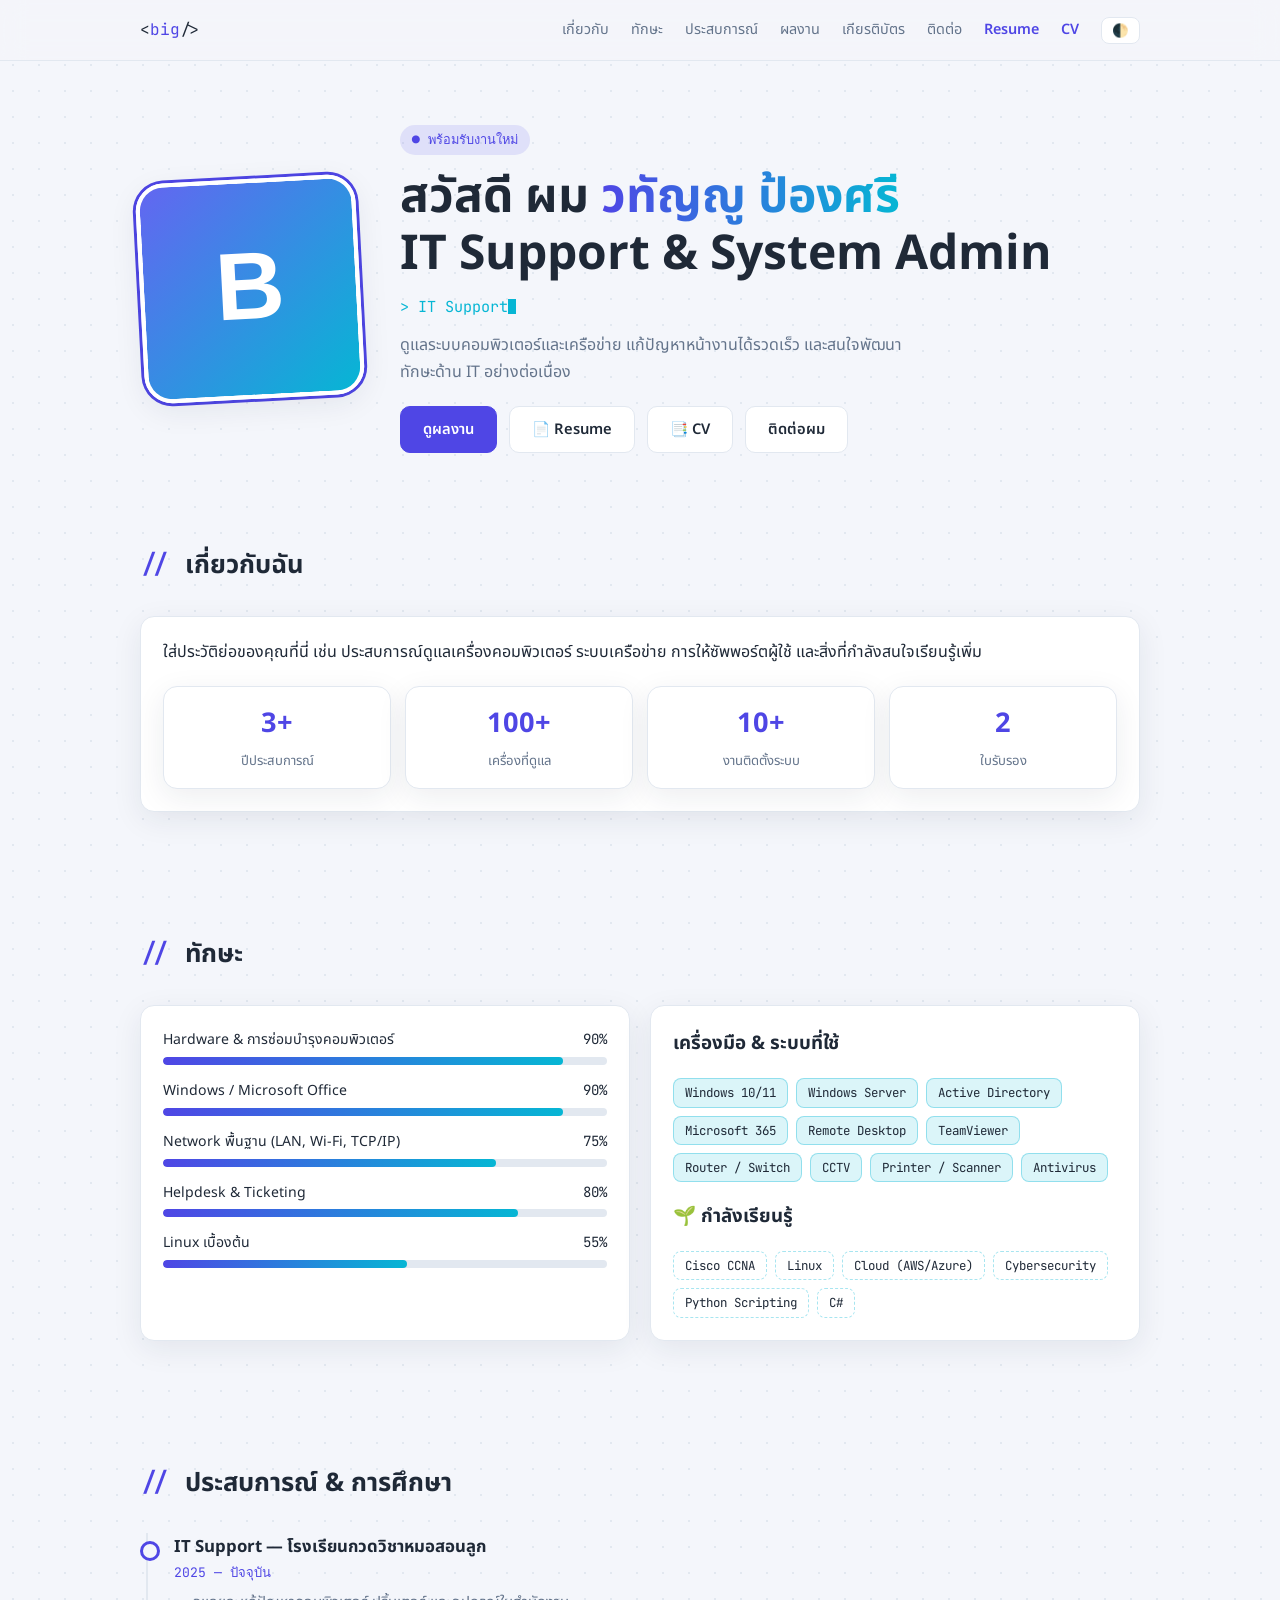
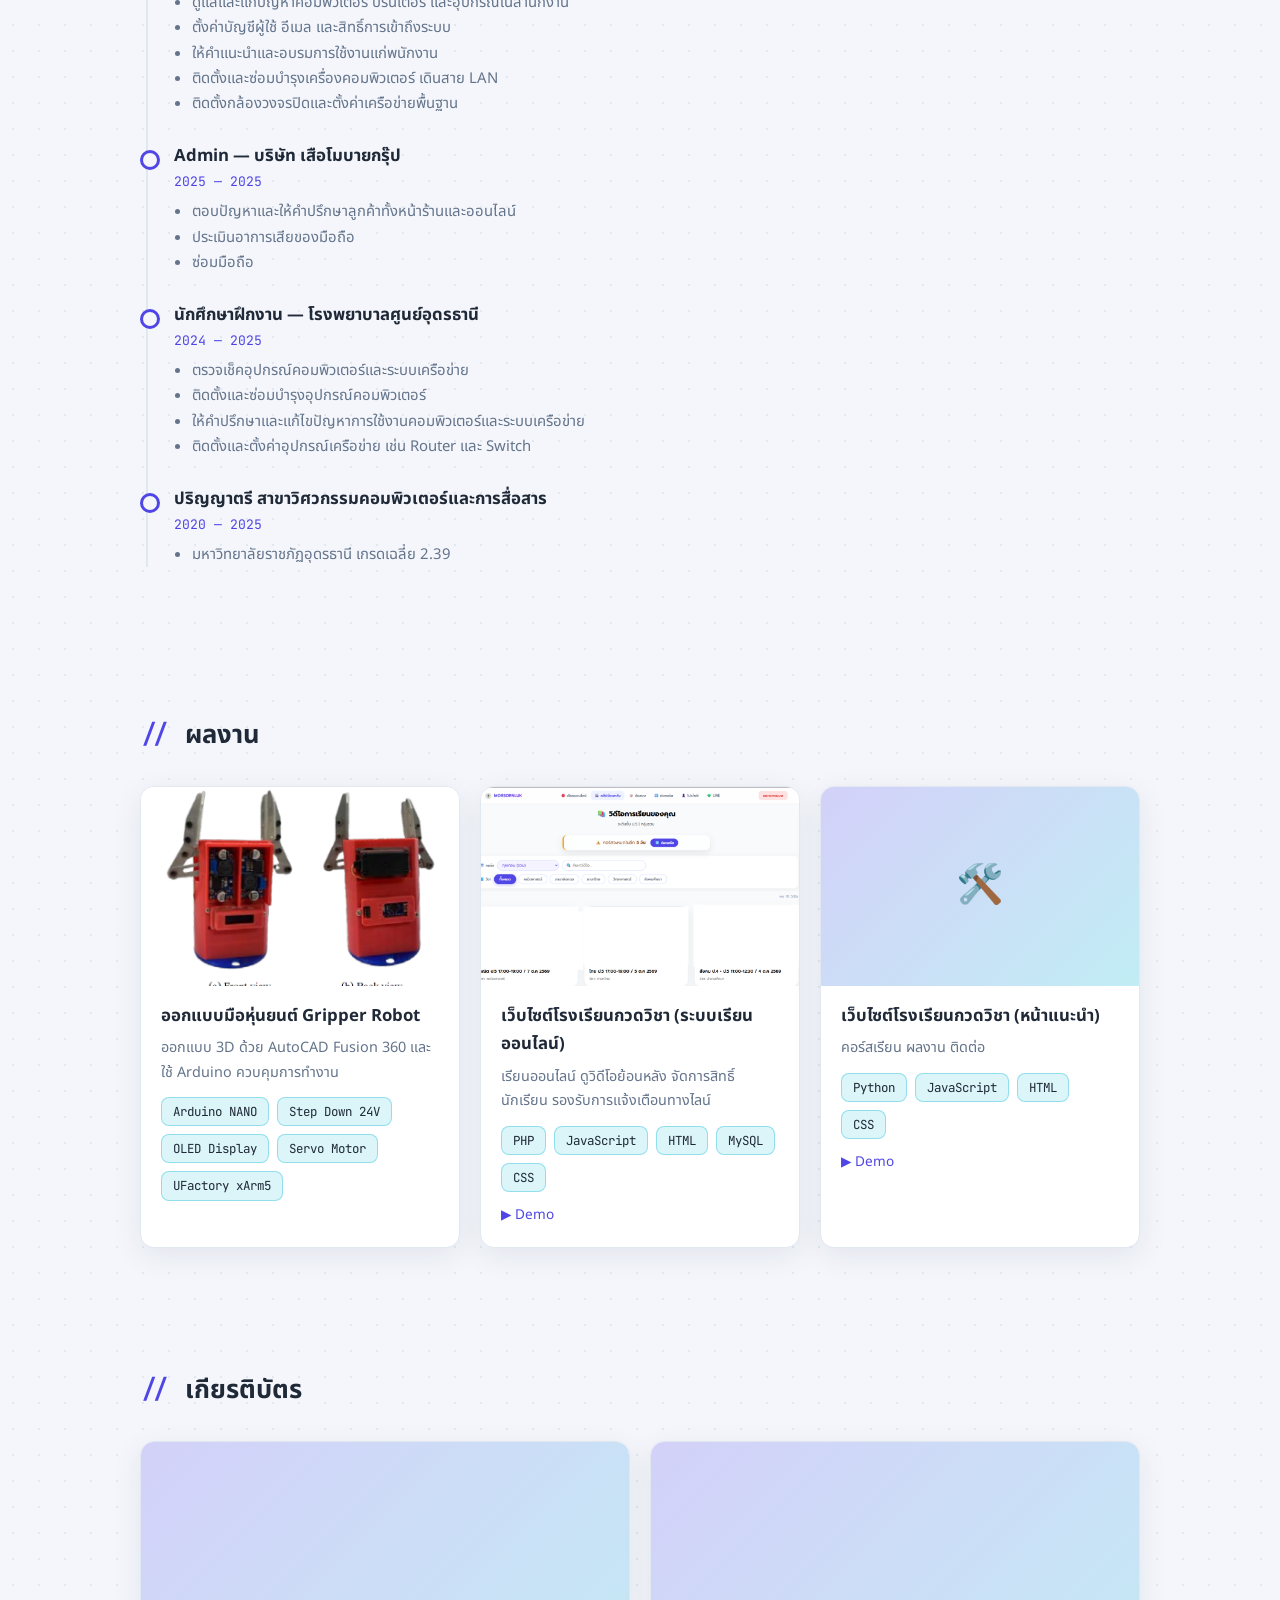
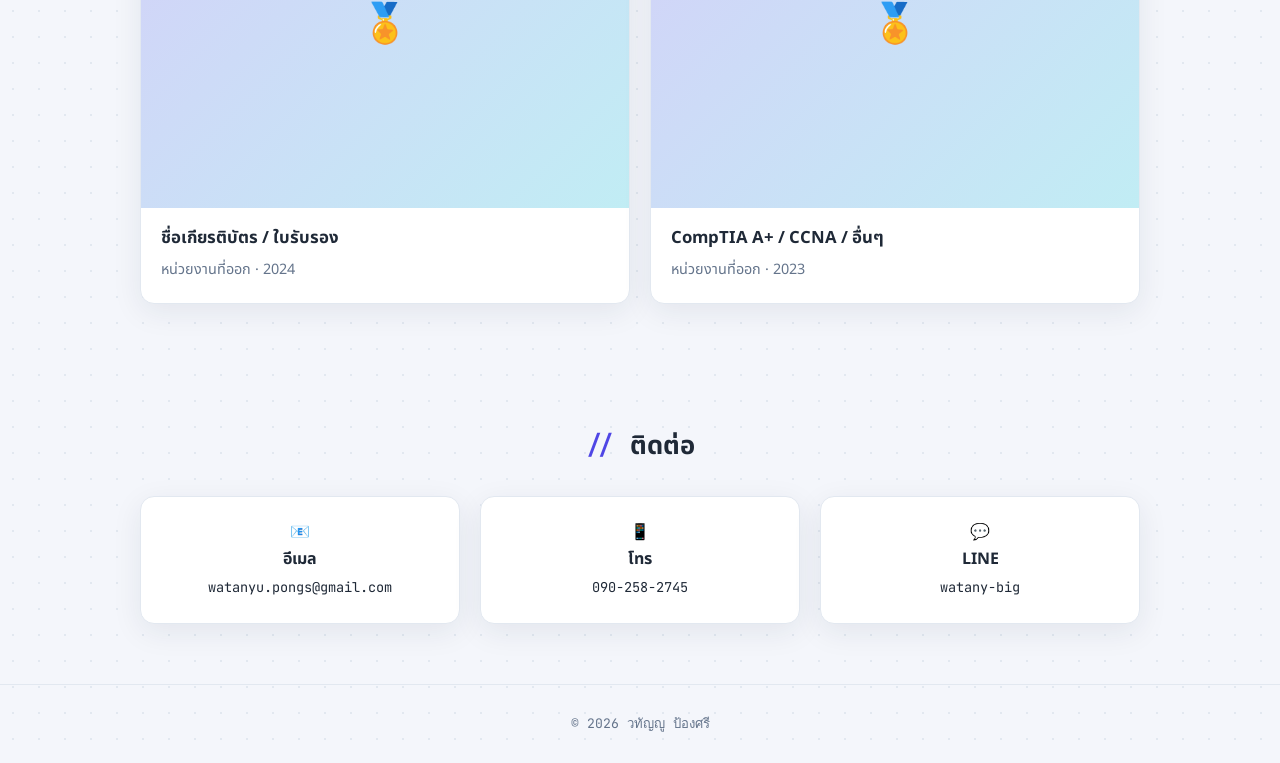
==== index.html @ f551d609 "Add files via upload" ====
<!DOCTYPE html>
<html lang="th">
<head>
<meta charset="UTF-8">
<meta name="viewport" content="width=device-width, initial-scale=1, viewport-fit=cover">
<title>Resume / CV</title>
<link href="https://fonts.googleapis.com/css2?family=JetBrains+Mono:wght@400;600&family=Noto+Sans+Thai:wght@300;400;600;700&display=swap" rel="stylesheet">
<link rel="stylesheet" href="style.css">
</head>
<body>

<nav><div class="wrap">
  <a class="mono" href="#top" id="logo"></a>
  <div class="links"><a href="#about">เกี่ยวกับ</a><a href="#skills">ทักษะ</a><a href="#exp">ประสบการณ์</a><a href="#projects">ผลงาน</a><a href="#certs" id="navCert">เกียรติบัตร</a><a href="#contact">ติดต่อ</a><a href="resume.html" style="color:var(--accent);font-weight:600">Resume</a><a href="cv.html" style="color:var(--accent);font-weight:600">CV</a><button id="theme" aria-label="theme">🌓</button></div>
</div></nav>

<header class="hero" id="top"><div class="wrap">
  <img class="avatar" id="avatar" alt="รูปโปรไฟล์">
  <div>
    <span class="tag mono" id="status"></span>
    <h1 id="title"></h1>
    <div class="typing mono"><span id="typed"></span><span class="cursor"></span></div>
    <p id="intro"></p>
    <div class="btns"><a class="btn primary" href="#projects">ดูผลงาน</a><a class="btn" href="resume.html">📄 Resume</a><a class="btn" href="cv.html">📑 CV</a><a class="btn" href="#contact">ติดต่อผม</a></div>
  </div>
</div></header>

<section id="about"><div class="wrap reveal"><h2>เกี่ยวกับฉัน</h2><div class="card"><p id="about-text" style="margin-top:0"></p><div class="stats" id="stats"></div></div></div></section>
<section id="skills"><div class="wrap reveal"><h2>ทักษะ</h2><div class="grid"><div class="card" id="bars"></div><div class="card" id="chips"></div></div></div></section>
<section id="exp"><div class="wrap reveal"><h2>ประสบการณ์ & การศึกษา</h2><div class="timeline" id="timeline"></div></div></section>
<section id="projects"><div class="wrap reveal"><h2>ผลงาน</h2><div class="grid" id="proj"></div></div></section>
<section id="certs"><div class="wrap reveal"><h2>เกียรติบัตร</h2><div class="grid" id="certGrid"></div></div></section>
<section id="contact"><div class="wrap contact reveal"><h2>ติดต่อ</h2><div class="grid" id="contactGrid"></div></div></section>
<footer class="mono" id="foot"></footer>
<div id="lb"><img alt=""></div>

<script src="data.js"></script>
<script src="script.js"></script>
</body>
</html>
---- style.css ----
:root{--bg:#f4f6fb;--surface:#fff;--text:#1f2937;--muted:#64748b;--line:#e2e8f0;--accent:#4f46e5;--accent2:#06b6d4;--code:#1e293b;--code-text:#e2e8f0;--shadow:0 8px 30px rgba(30,41,59,.08)}
@media (prefers-color-scheme:dark){:root:not([data-theme="light"]){--bg:#1e2433;--surface:#273044;--text:#e5e9f2;--muted:#94a3b8;--line:#37425a;--accent:#818cf8;--accent2:#22d3ee;--code:#161b29;--shadow:0 8px 30px rgba(0,0,0,.25)}}
:root[data-theme="dark"]{--bg:#1e2433;--surface:#273044;--text:#e5e9f2;--muted:#94a3b8;--line:#37425a;--accent:#818cf8;--accent2:#22d3ee;--code:#161b29;--shadow:0 8px 30px rgba(0,0,0,.25)}
*{box-sizing:border-box}
html{scroll-behavior:smooth;scroll-padding-top:80px}
body{margin:0;background:var(--bg);color:var(--text);font-family:"Noto Sans Thai",system-ui,sans-serif;line-height:1.7;background-image:radial-gradient(var(--line) 1px,transparent 1px);background-size:26px 26px}
.mono{font-family:"JetBrains Mono",ui-monospace,monospace}
a{color:inherit;text-decoration:none}
.wrap{max-width:1040px;margin:0 auto;padding:0 20px}
section{padding:60px 0}
h2{font-size:1.6rem;margin:0 0 28px}
h2::before{content:"// ";color:var(--accent);font-family:"JetBrains Mono",monospace;font-weight:600}
nav{position:sticky;top:0;z-index:10;backdrop-filter:blur(12px);background:color-mix(in srgb,var(--bg) 80%,transparent);border-bottom:1px solid var(--line)}
nav .wrap{display:flex;align-items:center;justify-content:space-between;height:60px}
.links{display:flex;gap:22px;align-items:center;font-size:.9rem;color:var(--muted)}
.links a:hover{color:var(--accent)}
#theme{border:1px solid var(--line);background:var(--surface);color:var(--text);border-radius:8px;padding:5px 10px;cursor:pointer}
.hero{padding:64px 0 30px}
.hero .wrap{display:grid;grid-template-columns:auto 1fr;gap:40px;align-items:center}
.avatar{width:220px;height:220px;border-radius:28px;object-fit:cover;border:4px solid var(--surface);box-shadow:var(--shadow),0 0 0 3px var(--accent);transform:rotate(-3deg)}
.tag{display:inline-block;font-size:.8rem;padding:4px 12px;border-radius:99px;background:color-mix(in srgb,var(--accent) 12%,transparent);color:var(--accent);margin-bottom:14px}
.hero h1{font-size:clamp(2rem,5vw,3rem);line-height:1.2;margin:0 0 10px}
.grad{background:linear-gradient(90deg,var(--accent),var(--accent2));-webkit-background-clip:text;background-clip:text;color:transparent}
.hero p{color:var(--muted);max-width:520px;margin:0 0 20px}
.typing{font-size:.95rem;color:var(--accent2);min-height:1.6em;margin-bottom:12px}
.cursor{display:inline-block;width:8px;height:1em;background:var(--accent2);vertical-align:-2px;animation:blink 1s steps(2) infinite}
@keyframes blink{50%{opacity:0}}
.btns{display:flex;gap:12px;flex-wrap:wrap}
.btn{padding:10px 22px;border-radius:10px;font-weight:600;font-size:.92rem;border:1px solid var(--line);background:var(--surface);transition:.2s}
.btn.primary{background:var(--accent);color:#fff;border-color:var(--accent)}
.btn:hover{transform:translateY(-2px);box-shadow:var(--shadow)}
.card{background:var(--surface);border:1px solid var(--line);border-radius:14px;padding:22px;box-shadow:var(--shadow);transition:.25s}
.grid{display:grid;grid-template-columns:repeat(auto-fit,minmax(280px,1fr));gap:20px}
.stats{display:grid;grid-template-columns:repeat(auto-fit,minmax(120px,1fr));gap:14px;margin-top:20px}
.stat{text-align:center;padding:14px}.stat b{display:block;font-size:1.7rem;color:var(--accent)}.stat span{font-size:.82rem;color:var(--muted)}
.skill{margin-bottom:14px}.skill div{display:flex;justify-content:space-between;font-size:.88rem;margin-bottom:5px}
.bar-bg{height:8px;background:var(--line);border-radius:9px;overflow:hidden}
.bar-fill{height:100%;width:0;border-radius:9px;background:linear-gradient(90deg,var(--accent),var(--accent2));transition:width 1.2s ease}
.chips{display:flex;flex-wrap:wrap;gap:8px}
.chip{font-size:.78rem;padding:3px 11px;border-radius:8px;background:color-mix(in srgb,var(--accent2) 14%,transparent);border:1px solid color-mix(in srgb,var(--accent2) 35%,transparent)}
.timeline{border-left:2px solid var(--line);margin-left:6px;padding-left:26px}
.item{position:relative;margin-bottom:26px}
.item::before{content:"";position:absolute;left:-34px;top:8px;width:14px;height:14px;border-radius:50%;background:var(--bg);border:3px solid var(--accent)}
.item h3{margin:0;font-size:1.05rem}.item .meta{font-size:.82rem;color:var(--accent);margin-bottom:6px}
.item ul{margin:6px 0 0;padding-left:18px;color:var(--muted);font-size:.93rem}
/* image cards */
.pcard{padding:0;overflow:hidden;cursor:pointer}
.pcard:hover{transform:translateY(-4px);border-color:var(--accent)}
.thumb{aspect-ratio:16/10;width:100%;object-fit:cover;display:block;background:linear-gradient(135deg,color-mix(in srgb,var(--accent) 25%,var(--surface)),color-mix(in srgb,var(--accent2) 25%,var(--surface)))}
.ph{aspect-ratio:16/10;display:grid;place-items:center;font-size:2.4rem;background:linear-gradient(135deg,color-mix(in srgb,var(--accent) 25%,var(--surface)),color-mix(in srgb,var(--accent2) 25%,var(--surface)))}
.pbody{padding:16px 20px 20px}.pbody h3{margin:0 0 6px;font-size:1.05rem}.pbody p{margin:0 0 12px;color:var(--muted);font-size:.9rem}
.links2{display:flex;gap:14px;margin-top:12px;font-size:.85rem;color:var(--accent)}
.cert .thumb,.cert .ph{aspect-ratio:4/3;object-fit:contain;background-color:#fff}
.contact{text-align:center}
footer{text-align:center;padding:28px;color:var(--muted);font-size:.82rem;border-top:1px solid var(--line)}
/* lightbox */
#lb{position:fixed;inset:0;background:rgba(15,23,42,.85);display:none;place-items:center;z-index:50;padding:20px}
#lb.open{display:grid}#lb img{max-width:100%;max-height:90vh;border-radius:10px}
.reveal{opacity:0;transform:translateY(20px);transition:.7s}.reveal.show{opacity:1;transform:none}
@media(max-width:760px){.hero .wrap{grid-template-columns:1fr;text-align:center}.avatar{margin:0 auto;width:170px;height:170px}.hero p{margin-inline:auto}.btns{justify-content:center}.links a{display:none}}
@media print{nav,.btns,#theme{display:none}.reveal{opacity:1;transform:none}body{background:#fff}}
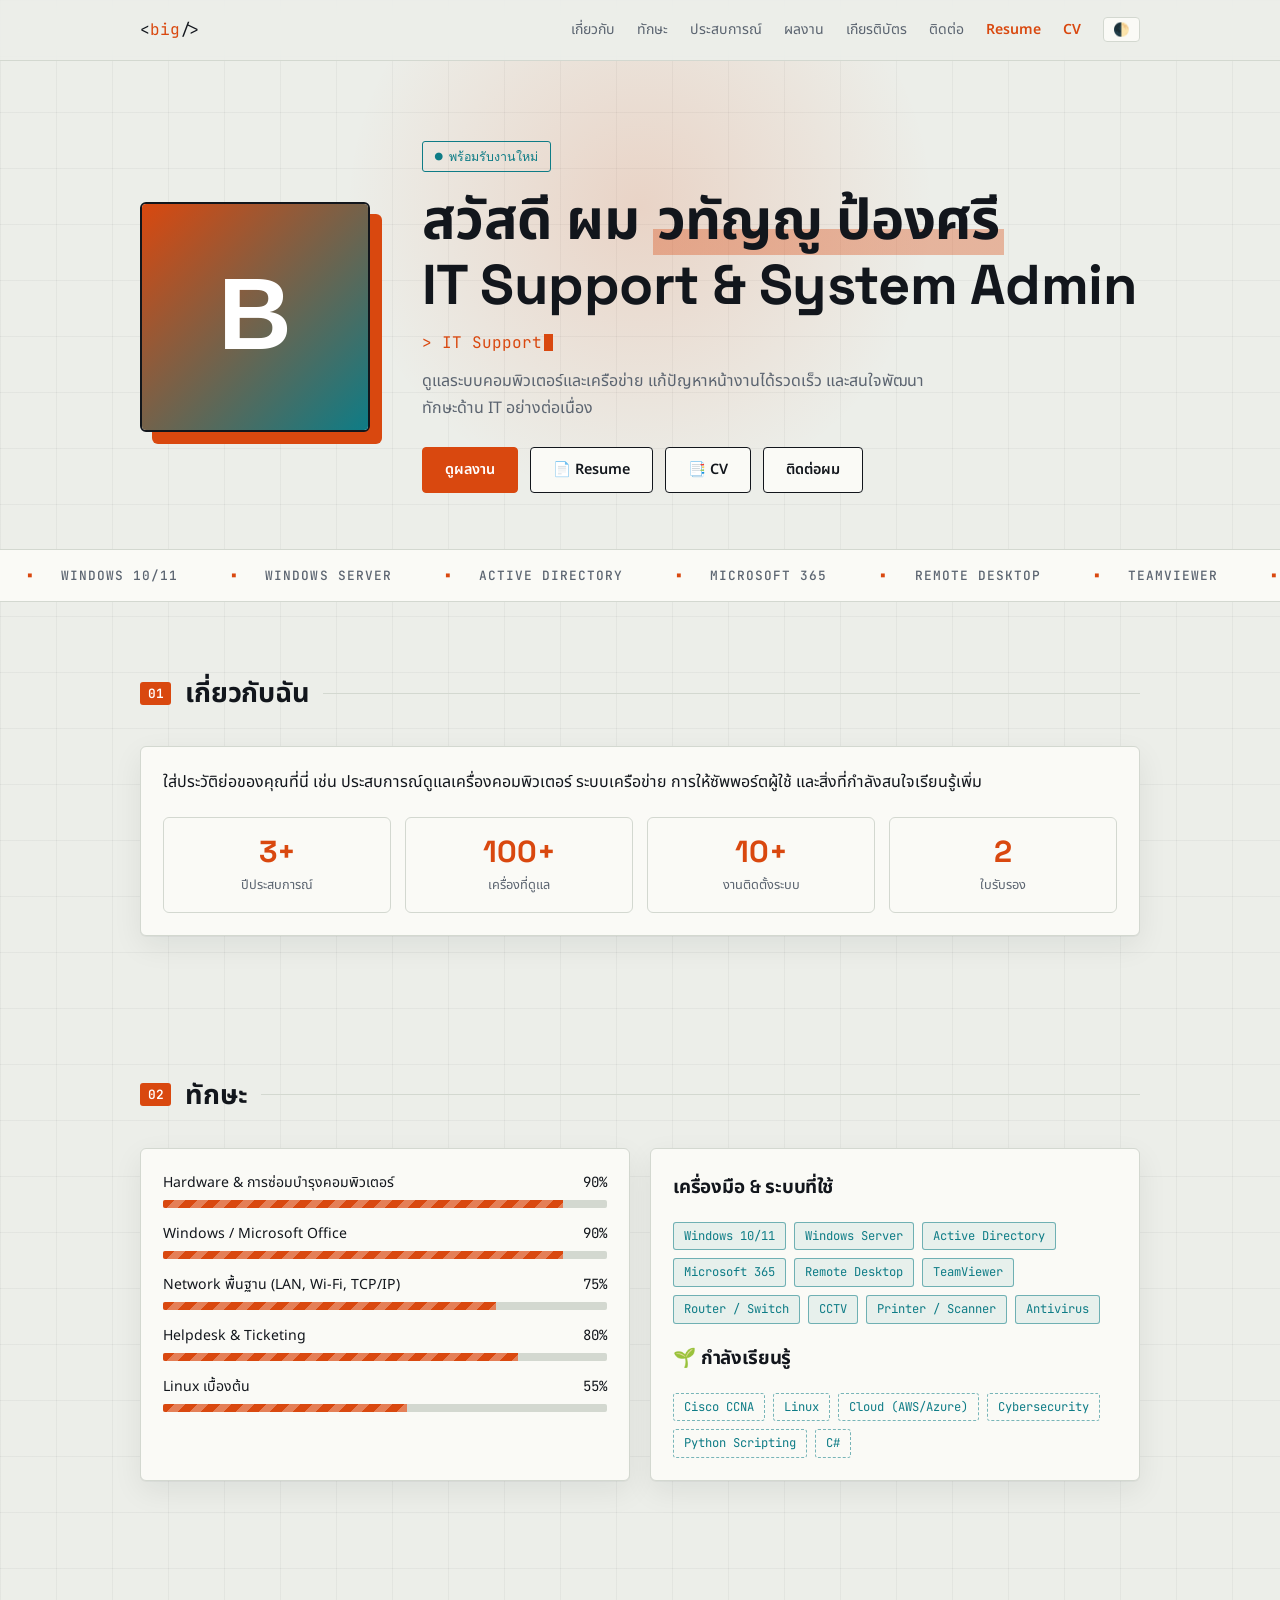
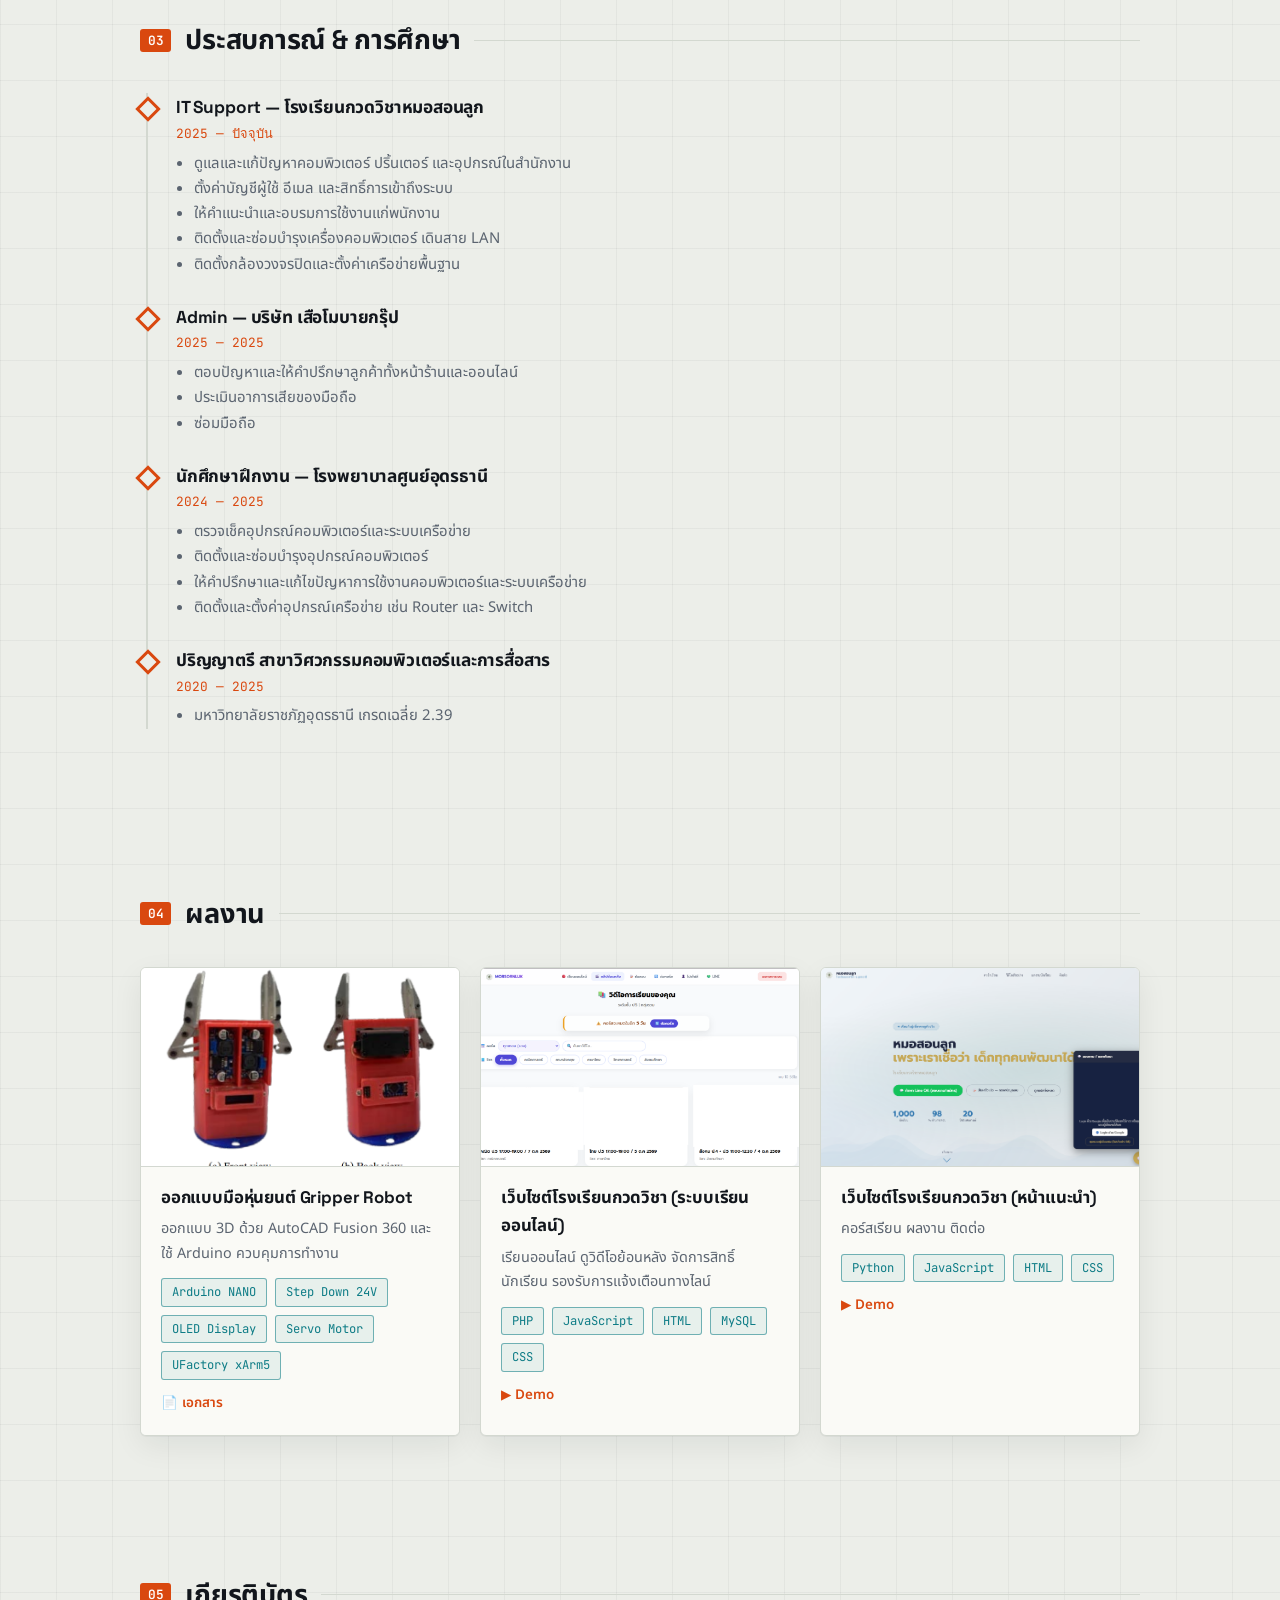
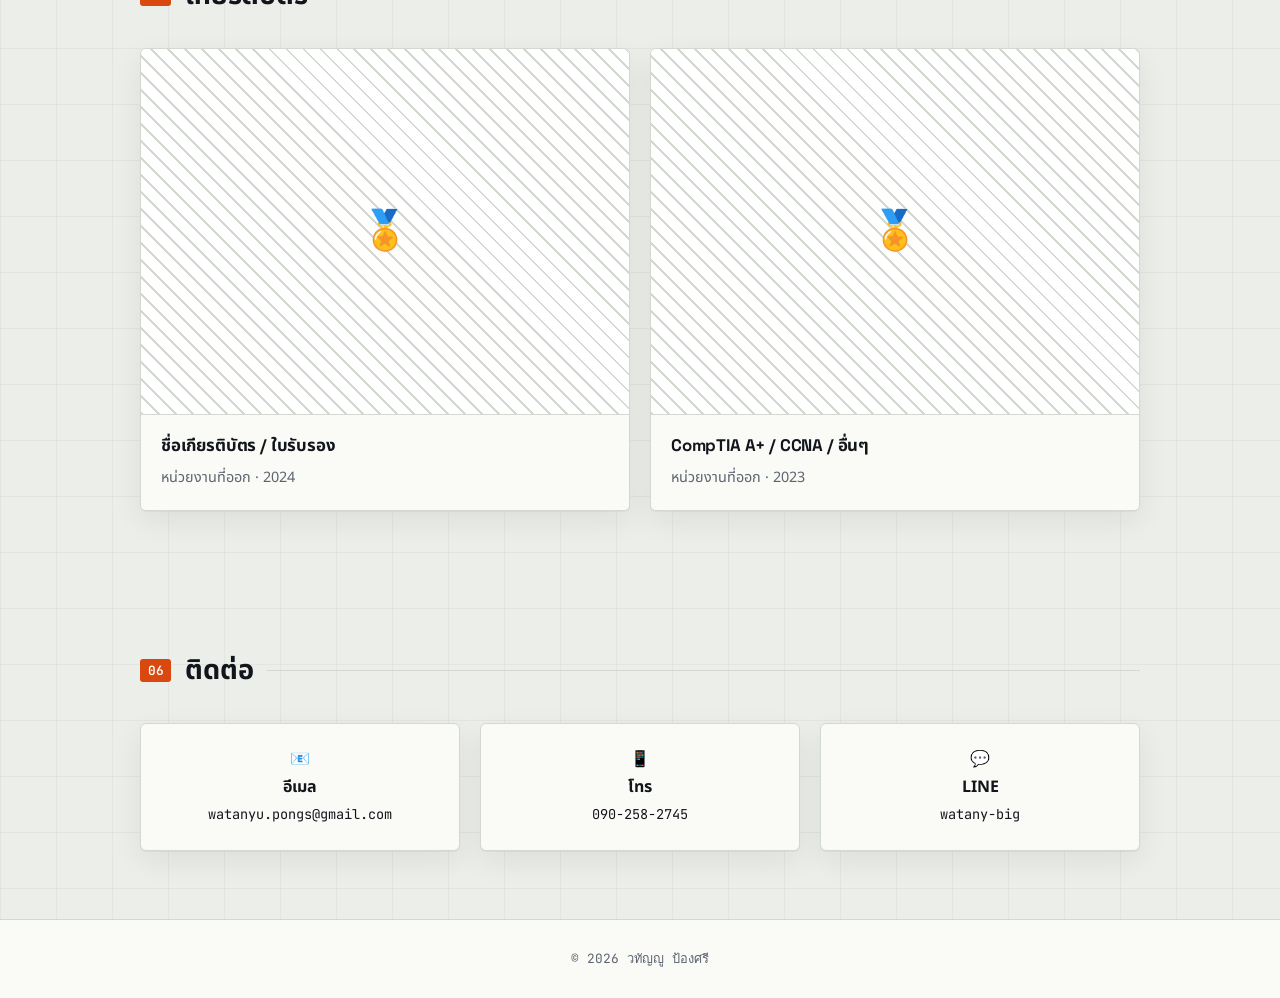
==== commit a1404cd5: "Add files via upload" ====
--- a/index.html
+++ b/index.html
@@ -4,10 +4,11 @@
 <meta charset="UTF-8">
 <meta name="viewport" content="width=device-width, initial-scale=1, viewport-fit=cover">
 <title>Resume / CV</title>
-<link href="https://fonts.googleapis.com/css2?family=JetBrains+Mono:wght@400;600&family=Noto+Sans+Thai:wght@300;400;600;700&display=swap" rel="stylesheet">
+<link href="https://fonts.googleapis.com/css2?family=JetBrains+Mono:wght@400;600&family=Space+Grotesk:wght@500;700&family=Noto+Sans+Thai:wght@300;400;600;700&display=swap" rel="stylesheet">
 <link rel="stylesheet" href="style.css">
 </head>
 <body>
+<div id="progress"></div>
 
 <nav><div class="wrap">
   <a class="mono" href="#top" id="logo"></a>
@@ -24,6 +25,7 @@
     <div class="btns"><a class="btn primary" href="#projects">ดูผลงาน</a><a class="btn" href="resume.html">📄 Resume</a><a class="btn" href="cv.html">📑 CV</a><a class="btn" href="#contact">ติดต่อผม</a></div>
   </div>
 </div></header>
+<div class="marquee" aria-hidden="true"><div id="marquee"></div></div>
 
 <section id="about"><div class="wrap reveal"><h2>เกี่ยวกับฉัน</h2><div class="card"><p id="about-text" style="margin-top:0"></p><div class="stats" id="stats"></div></div></div></section>
 <section id="skills"><div class="wrap reveal"><h2>ทักษะ</h2><div class="grid"><div class="card" id="bars"></div><div class="card" id="chips"></div></div></div></section>
--- a/style.css
+++ b/style.css
@@ -1,61 +1,140 @@
-:root{--bg:#f4f6fb;--surface:#fff;--text:#1f2937;--muted:#64748b;--line:#e2e8f0;--accent:#4f46e5;--accent2:#06b6d4;--code:#1e293b;--code-text:#e2e8f0;--shadow:0 8px 30px rgba(30,41,59,.08)}
-@media (prefers-color-scheme:dark){:root:not([data-theme="light"]){--bg:#1e2433;--surface:#273044;--text:#e5e9f2;--muted:#94a3b8;--line:#37425a;--accent:#818cf8;--accent2:#22d3ee;--code:#161b29;--shadow:0 8px 30px rgba(0,0,0,.25)}}
-:root[data-theme="dark"]{--bg:#1e2433;--surface:#273044;--text:#e5e9f2;--muted:#94a3b8;--line:#37425a;--accent:#818cf8;--accent2:#22d3ee;--code:#161b29;--shadow:0 8px 30px rgba(0,0,0,.25)}
+/* ===== โทนสี: Graphite + Signal Orange + Teal (สไตล์ spec-sheet / engineering) ===== */
+:root{
+  --bg:#eceee9;--surface:#fafaf6;--text:#12161c;--muted:#5b6470;--line:#d3d8d0;
+  --accent:#d9480f;--accent2:#0e7c86;--shadow:0 1px 0 rgba(18,22,28,.04),0 10px 30px rgba(18,22,28,.07);
+  --grid:rgba(18,22,28,.045);
+}
+@media (prefers-color-scheme:dark){:root:not([data-theme="light"]){
+  --bg:#1c2128;--surface:#242b34;--text:#e8ebef;--muted:#9aa5b1;--line:#38424e;
+  --accent:#ff7a3d;--accent2:#3cc4cf;--shadow:0 10px 30px rgba(0,0,0,.28);--grid:rgba(255,255,255,.04)}}
+:root[data-theme="dark"]{
+  --bg:#1c2128;--surface:#242b34;--text:#e8ebef;--muted:#9aa5b1;--line:#38424e;
+  --accent:#ff7a3d;--accent2:#3cc4cf;--shadow:0 10px 30px rgba(0,0,0,.28);--grid:rgba(255,255,255,.04)}
+
 *{box-sizing:border-box}
 html{scroll-behavior:smooth;scroll-padding-top:80px}
-body{margin:0;background:var(--bg);color:var(--text);font-family:"Noto Sans Thai",system-ui,sans-serif;line-height:1.7;background-image:radial-gradient(var(--line) 1px,transparent 1px);background-size:26px 26px}
+body{margin:0;counter-reset:sec;background:var(--bg);color:var(--text);font-family:"Noto Sans Thai",system-ui,sans-serif;line-height:1.7;
+  background-image:linear-gradient(var(--grid) 1px,transparent 1px),linear-gradient(90deg,var(--grid) 1px,transparent 1px);background-size:56px 56px;transition:background-color .3s,color .3s}
+h1,h2,h3{font-family:"Space Grotesk","Noto Sans Thai",sans-serif;letter-spacing:-.01em}
 .mono{font-family:"JetBrains Mono",ui-monospace,monospace}
 a{color:inherit;text-decoration:none}
 .wrap{max-width:1040px;margin:0 auto;padding:0 20px}
-section{padding:60px 0}
-h2{font-size:1.6rem;margin:0 0 28px}
-h2::before{content:"// ";color:var(--accent);font-family:"JetBrains Mono",monospace;font-weight:600}
-nav{position:sticky;top:0;z-index:10;backdrop-filter:blur(12px);background:color-mix(in srgb,var(--bg) 80%,transparent);border-bottom:1px solid var(--line)}
+section{padding:68px 0}
+::selection{background:var(--accent);color:#fff}
+
+/* progress bar */
+#progress{position:fixed;top:0;left:0;height:3px;width:0;background:var(--accent);z-index:100}
+
+/* heading */
+h2{font-size:1.7rem;margin:0 0 30px;display:flex;align-items:center;gap:14px;counter-increment:sec}
+h2::before{content:"0" counter(sec);font:600 .8rem "JetBrains Mono",monospace;color:#fff;background:var(--accent);padding:3px 8px;border-radius:3px}
+h2::after{content:"";flex:1;height:1px;background:var(--line)}
+
+/* nav */
+nav{position:sticky;top:0;z-index:20;backdrop-filter:blur(14px);background:color-mix(in srgb,var(--bg) 82%,transparent);border-bottom:1px solid var(--line)}
 nav .wrap{display:flex;align-items:center;justify-content:space-between;height:60px}
-.links{display:flex;gap:22px;align-items:center;font-size:.9rem;color:var(--muted)}
-.links a:hover{color:var(--accent)}
-#theme{border:1px solid var(--line);background:var(--surface);color:var(--text);border-radius:8px;padding:5px 10px;cursor:pointer}
-.hero{padding:64px 0 30px}
-.hero .wrap{display:grid;grid-template-columns:auto 1fr;gap:40px;align-items:center}
-.avatar{width:220px;height:220px;border-radius:28px;object-fit:cover;border:4px solid var(--surface);box-shadow:var(--shadow),0 0 0 3px var(--accent);transform:rotate(-3deg)}
-.tag{display:inline-block;font-size:.8rem;padding:4px 12px;border-radius:99px;background:color-mix(in srgb,var(--accent) 12%,transparent);color:var(--accent);margin-bottom:14px}
-.hero h1{font-size:clamp(2rem,5vw,3rem);line-height:1.2;margin:0 0 10px}
-.grad{background:linear-gradient(90deg,var(--accent),var(--accent2));-webkit-background-clip:text;background-clip:text;color:transparent}
-.hero p{color:var(--muted);max-width:520px;margin:0 0 20px}
-.typing{font-size:.95rem;color:var(--accent2);min-height:1.6em;margin-bottom:12px}
-.cursor{display:inline-block;width:8px;height:1em;background:var(--accent2);vertical-align:-2px;animation:blink 1s steps(2) infinite}
+.links{display:flex;gap:22px;align-items:center;font-size:.88rem;color:var(--muted)}
+.links a{position:relative;padding:4px 0;transition:color .2s}
+.links a::after{content:"";position:absolute;left:0;bottom:-2px;height:2px;width:0;background:var(--accent);transition:width .25s}
+.links a:hover,.links a.active{color:var(--text)}
+.links a:hover::after,.links a.active::after{width:100%}
+#theme{border:1px solid var(--line);background:var(--surface);color:var(--text);border-radius:4px;padding:4px 9px;cursor:pointer;transition:.2s}
+#theme:hover{border-color:var(--accent);transform:rotate(25deg)}
+
+/* hero */
+.hero{position:relative;padding:80px 0 56px;overflow:hidden;--mx:50%;--my:30%}
+.hero::before{content:"";position:absolute;inset:0;background:radial-gradient(420px circle at var(--mx) var(--my),color-mix(in srgb,var(--accent) 16%,transparent),transparent 70%);pointer-events:none}
+.hero .wrap{position:relative;display:grid;grid-template-columns:auto 1fr;gap:52px;align-items:center}
+.avatar{width:230px;height:230px;object-fit:cover;border-radius:6px;border:2px solid var(--text);box-shadow:12px 12px 0 var(--accent);transition:.3s;display:block;background:var(--surface)}
+.avatar:hover{transform:translate(-4px,-4px);box-shadow:16px 16px 0 var(--accent)}
+.tag{display:inline-flex;align-items:center;gap:8px;font-size:.78rem;padding:4px 12px;border:1px solid var(--accent2);color:var(--accent2);border-radius:3px;margin-bottom:16px}
+.hero h1{font-size:clamp(2.1rem,5.2vw,3.5rem);line-height:1.15;margin:0 0 12px;font-weight:700}
+.grad{background:linear-gradient(transparent 64%,color-mix(in srgb,var(--accent) 35%,transparent) 64%);padding:0 4px}
+.typing{font-size:1rem;color:var(--accent);min-height:1.7em;margin-bottom:12px}
+.cursor{display:inline-block;width:9px;height:1.05em;background:var(--accent);vertical-align:-3px;margin-left:2px;animation:blink 1s steps(2) infinite}
 @keyframes blink{50%{opacity:0}}
+.hero p{color:var(--muted);max-width:520px;margin:0 0 24px}
 .btns{display:flex;gap:12px;flex-wrap:wrap}
-.btn{padding:10px 22px;border-radius:10px;font-weight:600;font-size:.92rem;border:1px solid var(--line);background:var(--surface);transition:.2s}
-.btn.primary{background:var(--accent);color:#fff;border-color:var(--accent)}
-.btn:hover{transform:translateY(-2px);box-shadow:var(--shadow)}
-.card{background:var(--surface);border:1px solid var(--line);border-radius:14px;padding:22px;box-shadow:var(--shadow);transition:.25s}
+.btn{padding:10px 22px;border-radius:4px;font-weight:600;font-size:.9rem;border:1.5px solid var(--text);background:var(--surface);transition:.2s}
+.btn.primary{background:var(--accent);border-color:var(--accent);color:#fff}
+.btn:hover{transform:translate(-3px,-3px);box-shadow:4px 4px 0 var(--text)}
+
+/* marquee */
+.marquee{overflow:hidden;border-block:1px solid var(--line);background:var(--surface);padding:12px 0;white-space:nowrap}
+.marquee #marquee{display:inline-flex;animation:slide 32s linear infinite}
+.marquee:hover #marquee{animation-play-state:paused}
+.marquee span{font:500 .8rem "JetBrains Mono",monospace;color:var(--muted);padding:0 26px;text-transform:uppercase;letter-spacing:.08em}
+.marquee span::before{content:"▪";color:var(--accent);margin-right:26px}
+@keyframes slide{to{transform:translateX(-50%)}}
+
+/* cards + spotlight */
+.card{position:relative;overflow:hidden;background:var(--surface);border:1px solid var(--line);border-radius:6px;padding:22px;box-shadow:var(--shadow);
+  transition:opacity .6s,transform .6s,border-color .25s,box-shadow .25s}
+.card::before{content:"";position:absolute;inset:0;z-index:0;pointer-events:none;opacity:0;transition:opacity .3s;
+  background:radial-gradient(260px circle at var(--x,50%) var(--y,50%),color-mix(in srgb,var(--accent) 14%,transparent),transparent 70%)}
+.card:hover::before{opacity:1}
+.card>*{position:relative;z-index:1}
+.card:hover{border-color:var(--accent)}
 .grid{display:grid;grid-template-columns:repeat(auto-fit,minmax(280px,1fr));gap:20px}
 .stats{display:grid;grid-template-columns:repeat(auto-fit,minmax(120px,1fr));gap:14px;margin-top:20px}
-.stat{text-align:center;padding:14px}.stat b{display:block;font-size:1.7rem;color:var(--accent)}.stat span{font-size:.82rem;color:var(--muted)}
-.skill{margin-bottom:14px}.skill div{display:flex;justify-content:space-between;font-size:.88rem;margin-bottom:5px}
-.bar-bg{height:8px;background:var(--line);border-radius:9px;overflow:hidden}
-.bar-fill{height:100%;width:0;border-radius:9px;background:linear-gradient(90deg,var(--accent),var(--accent2));transition:width 1.2s ease}
+.stat{text-align:center;padding:14px;box-shadow:none}
+.stat b{display:block;font:700 1.9rem "Space Grotesk",sans-serif;color:var(--accent)}
+.stat span{font-size:.8rem;color:var(--muted)}
+
+/* skills */
+.skill{margin-bottom:14px}
+.skill div{display:flex;justify-content:space-between;font-size:.88rem;margin-bottom:5px}
+.bar-bg{height:8px;background:var(--line);border-radius:2px;overflow:hidden}
+.bar-fill{height:100%;width:0;background:repeating-linear-gradient(135deg,var(--accent) 0 8px,color-mix(in srgb,var(--accent) 70%,#fff) 8px 16px);background-size:23px 100%;animation:stripe 1s linear infinite;transition:width 1.3s cubic-bezier(.2,.8,.2,1)}
+@keyframes stripe{to{background-position:23px 0}}
 .chips{display:flex;flex-wrap:wrap;gap:8px}
-.chip{font-size:.78rem;padding:3px 11px;border-radius:8px;background:color-mix(in srgb,var(--accent2) 14%,transparent);border:1px solid color-mix(in srgb,var(--accent2) 35%,transparent)}
-.timeline{border-left:2px solid var(--line);margin-left:6px;padding-left:26px}
+.chip{font-size:.76rem;padding:3px 10px;border-radius:3px;border:1px solid color-mix(in srgb,var(--accent2) 55%,transparent);color:var(--accent2);background:color-mix(in srgb,var(--accent2) 8%,transparent);transition:.2s}
+.chip:hover{background:var(--accent2);color:var(--surface)}
+
+/* timeline */
+.timeline{border-left:2px solid var(--line);margin-left:6px;padding-left:28px}
 .item{position:relative;margin-bottom:26px}
-.item::before{content:"";position:absolute;left:-34px;top:8px;width:14px;height:14px;border-radius:50%;background:var(--bg);border:3px solid var(--accent)}
-.item h3{margin:0;font-size:1.05rem}.item .meta{font-size:.82rem;color:var(--accent);margin-bottom:6px}
+.item::before{content:"";position:absolute;left:-37px;top:7px;width:12px;height:12px;background:var(--bg);border:3px solid var(--accent);transform:rotate(45deg);transition:.3s}
+.item:hover::before{background:var(--accent);transform:rotate(135deg) scale(1.2)}
+.item h3{margin:0;font-size:1.08rem}
+.item .meta{font-size:.8rem;color:var(--accent);margin-bottom:6px}
 .item ul{margin:6px 0 0;padding-left:18px;color:var(--muted);font-size:.93rem}
+
 /* image cards */
-.pcard{padding:0;overflow:hidden;cursor:pointer}
-.pcard:hover{transform:translateY(-4px);border-color:var(--accent)}
-.thumb{aspect-ratio:16/10;width:100%;object-fit:cover;display:block;background:linear-gradient(135deg,color-mix(in srgb,var(--accent) 25%,var(--surface)),color-mix(in srgb,var(--accent2) 25%,var(--surface)))}
-.ph{aspect-ratio:16/10;display:grid;place-items:center;font-size:2.4rem;background:linear-gradient(135deg,color-mix(in srgb,var(--accent) 25%,var(--surface)),color-mix(in srgb,var(--accent2) 25%,var(--surface)))}
-.pbody{padding:16px 20px 20px}.pbody h3{margin:0 0 6px;font-size:1.05rem}.pbody p{margin:0 0 12px;color:var(--muted);font-size:.9rem}
-.links2{display:flex;gap:14px;margin-top:12px;font-size:.85rem;color:var(--accent)}
+.pcard{padding:0;cursor:pointer}
+.pcard:hover{transform:translateY(-5px)}
+.thumb{aspect-ratio:16/10;width:100%;object-fit:cover;display:block;background:var(--line);transition:transform .5s,filter .3s;filter:saturate(.9)}
+.pcard:hover .thumb{transform:scale(1.04);filter:none}
+.pcard>img,.pcard>.ph{border-bottom:1px solid var(--line)}
+.ph{aspect-ratio:16/10;display:grid;place-items:center;font-size:2.4rem;background:repeating-linear-gradient(45deg,var(--line) 0 2px,transparent 2px 12px)}
+.pbody{padding:16px 20px 20px;background:var(--surface)}
+.pbody h3{margin:0 0 6px;font-size:1.05rem}
+.pbody p{margin:0 0 12px;color:var(--muted);font-size:.9rem}
+.links2{display:flex;gap:16px;margin-top:12px;font-size:.84rem;font-weight:600;color:var(--accent)}
+.links2 a:hover{text-decoration:underline}
 .cert .thumb,.cert .ph{aspect-ratio:4/3;object-fit:contain;background-color:#fff}
 .contact{text-align:center}
-footer{text-align:center;padding:28px;color:var(--muted);font-size:.82rem;border-top:1px solid var(--line)}
+.contact a.card:hover{transform:translateY(-4px)}
+footer{text-align:center;padding:28px;color:var(--muted);font-size:.8rem;border-top:1px solid var(--line);background:var(--surface)}
+
 /* lightbox */
-#lb{position:fixed;inset:0;background:rgba(15,23,42,.85);display:none;place-items:center;z-index:50;padding:20px}
-#lb.open{display:grid}#lb img{max-width:100%;max-height:90vh;border-radius:10px}
-.reveal{opacity:0;transform:translateY(20px);transition:.7s}.reveal.show{opacity:1;transform:none}
-@media(max-width:760px){.hero .wrap{grid-template-columns:1fr;text-align:center}.avatar{margin:0 auto;width:170px;height:170px}.hero p{margin-inline:auto}.btns{justify-content:center}.links a{display:none}}
-@media print{nav,.btns,#theme{display:none}.reveal{opacity:1;transform:none}body{background:#fff}}
+#lb{position:fixed;inset:0;background:rgba(10,14,18,.88);display:none;place-items:center;z-index:50;padding:20px;cursor:zoom-out}
+#lb.open{display:grid}#lb img{max-width:100%;max-height:90vh;border-radius:4px}
+
+/* reveal (ลำดับการเด้งเข้ามา) */
+.reveal{opacity:0;transform:translateY(24px);transition:opacity .7s,transform .7s}
+.reveal.show{opacity:1;transform:none}
+.reveal .card,.reveal .item{opacity:0;transform:translateY(18px)}
+.reveal.show .card,.reveal.show .item{opacity:1;transform:none}
+.reveal.show .grid>*:nth-child(2),.reveal.show .item:nth-child(2){transition-delay:.12s}
+.reveal.show .grid>*:nth-child(3),.reveal.show .item:nth-child(3){transition-delay:.24s}
+.reveal.show .grid>*:nth-child(n+4){transition-delay:.34s}
+.reveal.show .pcard:hover,.reveal.show .contact a.card:hover{transform:translateY(-5px);transition-delay:0s}
+
+@media(max-width:760px){
+  .hero .wrap{grid-template-columns:1fr;text-align:center;gap:34px}
+  .avatar{margin:0 auto;width:170px;height:170px;box-shadow:8px 8px 0 var(--accent)}
+  .hero p{margin-inline:auto}.btns{justify-content:center}.links a{display:none}
+}
+@media(prefers-reduced-motion:reduce){*{animation:none!important;transition:none!important}.reveal,.reveal .card,.reveal .item{opacity:1;transform:none}}
+@media print{nav,.btns,#theme,#progress,.marquee{display:none}.reveal,.reveal .card,.reveal .item{opacity:1;transform:none}body{background:#fff}}
